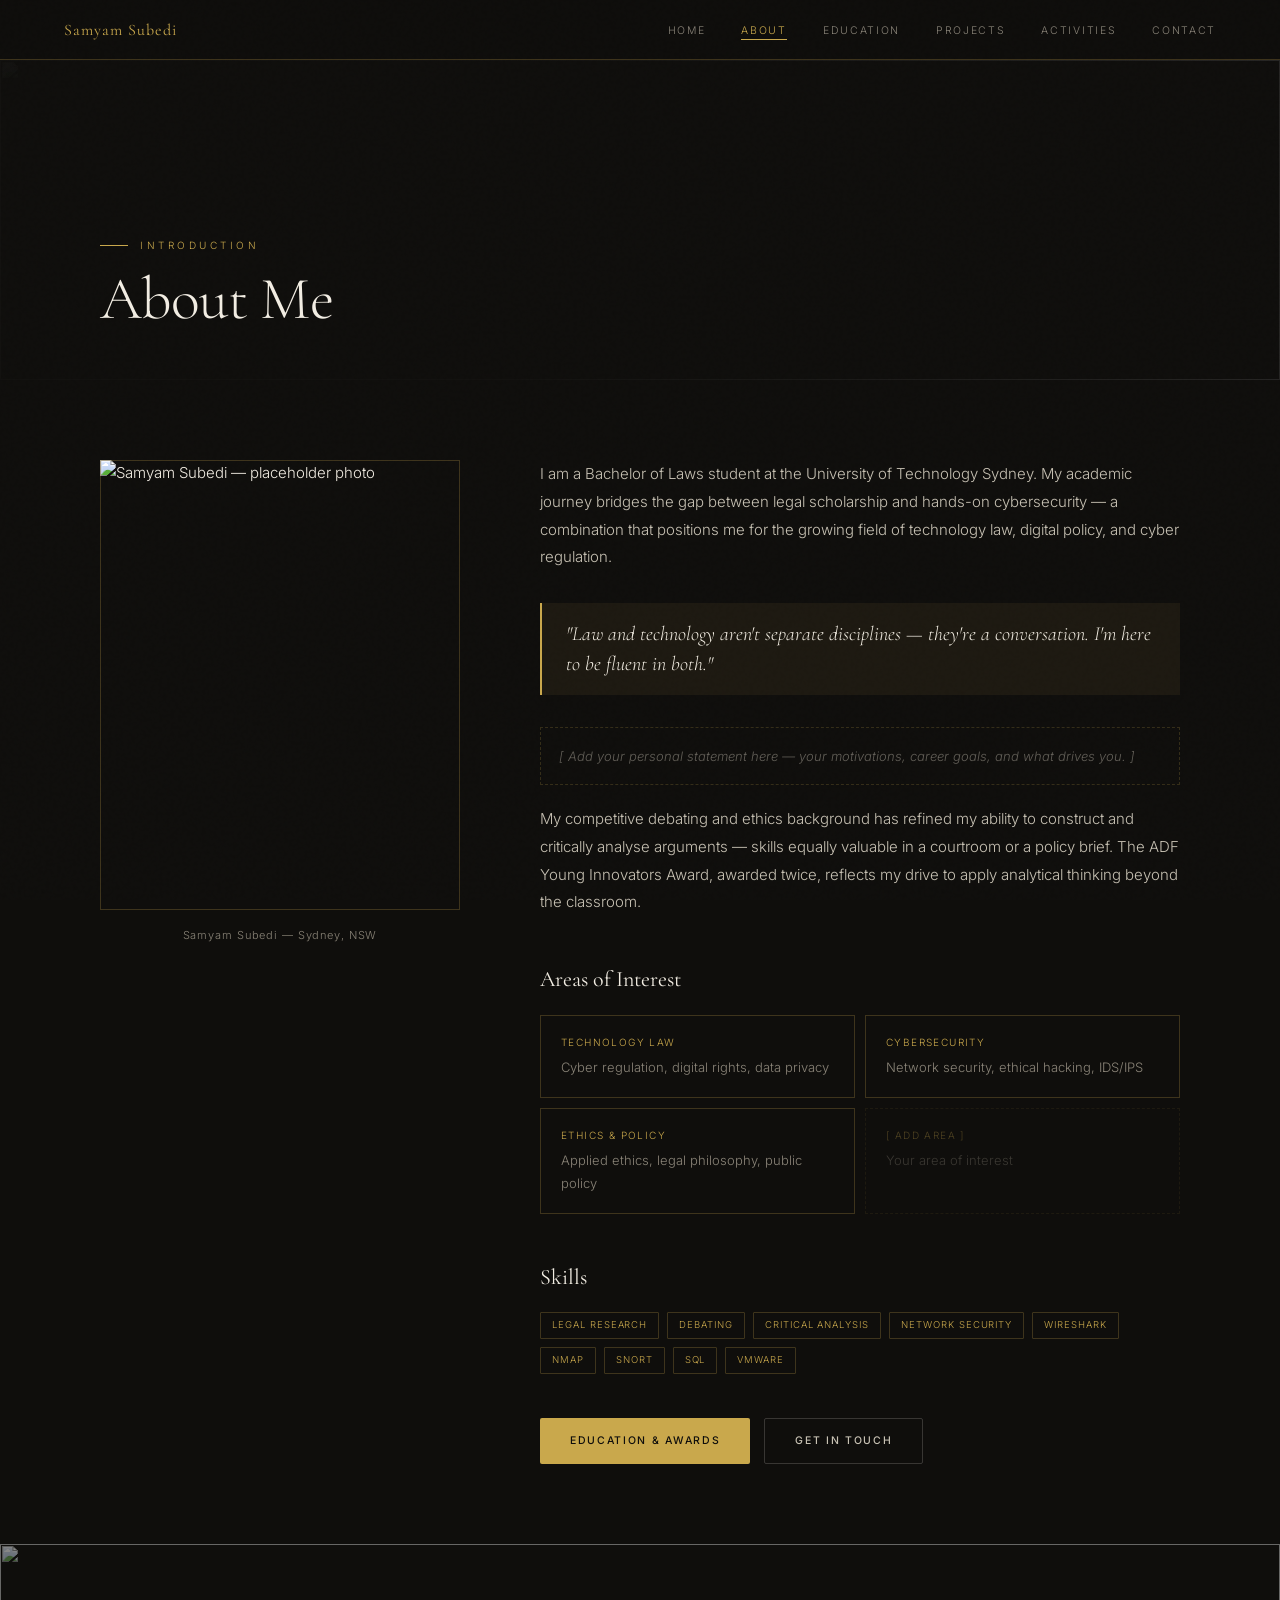
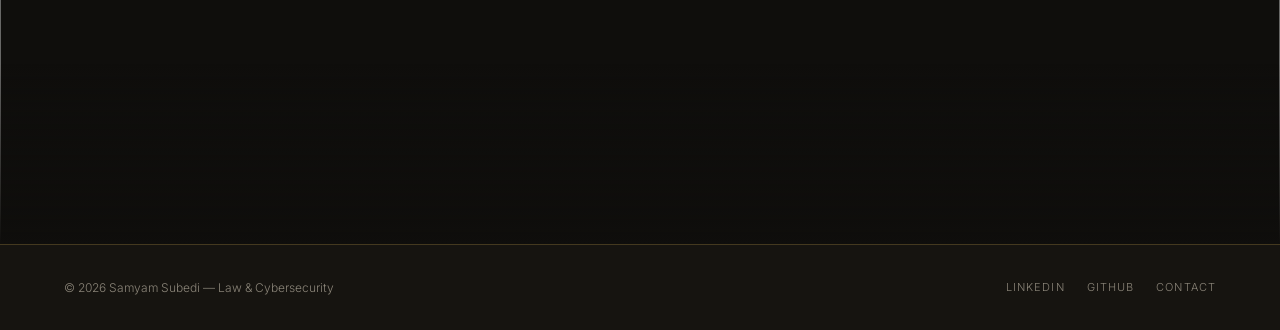
==== about.html @ 1f8f9f94 "Add files via upload" ====
<!DOCTYPE html>
<html lang="en">
<head>
  <meta charset="UTF-8">
  <meta name="viewport" content="width=device-width, initial-scale=1.0">
  <title>About — Samyam Subedi</title>
  <link rel="stylesheet" href="style.css">
  <style>
    /* PAGE HEADER BANNER */
    .page-header {
      position: relative;
      height: 320px;
      display: flex;
      align-items: flex-end;
      padding: 0 6vw 48px;
      overflow: hidden;
    }

    .page-header__bg {
      position: absolute;
      inset: 0;
    }

    .page-header__bg img {
      width: 100%;
      height: 100%;
      object-fit: cover;
      object-position: center 40%;
      opacity: 0.18;
      filter: grayscale(40%);
    }

    .page-header__bg::after {
      content: '';
      position: absolute;
      inset: 0;
      background: linear-gradient(to right, rgba(15,14,12,0.9) 40%, rgba(15,14,12,0.3) 100%);
    }

    .page-header__content {
      position: relative;
      z-index: 1;
      max-width: 1080px;
      width: 100%;
      margin: 0 auto;
    }

    .page-header__content h1 {
      font-family: var(--serif);
      font-size: clamp(36px, 5vw, 60px);
      font-weight: 300;
      line-height: 1.1;
      letter-spacing: -0.01em;
      animation: fadeUp 0.7s ease both 0.1s;
    }

    /* ABOUT LAYOUT */
    .about-body {
      padding: 80px 6vw;
    }

    .about-grid {
      max-width: 1080px;
      margin: 0 auto;
      display: grid;
      grid-template-columns: 360px 1fr;
      gap: 80px;
      align-items: start;
    }

    .about-grid__photo {
      position: sticky;
      top: 80px;
    }

    .about-grid__photo .img-frame {
      aspect-ratio: 4/5;
    }

    .about-photo-caption {
      margin-top: 16px;
      font-size: 11px;
      color: var(--muted);
      letter-spacing: 0.08em;
      text-align: center;
    }

    .about-grid__text p {
      color: var(--text-dim);
      margin-bottom: 20px;
      line-height: 1.85;
    }

    .about-grid__text h3 {
      font-family: var(--serif);
      font-size: 22px;
      font-weight: 400;
      margin: 44px 0 16px;
    }

    /* INTERESTS */
    .interests {
      display: grid;
      grid-template-columns: 1fr 1fr;
      gap: 10px;
      margin-top: 14px;
    }

    .interest-item {
      border: 1px solid var(--gold-dim);
      padding: 18px 20px;
      transition: background 0.2s, border-color 0.2s;
    }

    .interest-item:hover {
      background: var(--gold-glow);
      border-color: rgba(201,168,76,0.5);
    }

    .interest-item__label {
      font-size: 10px;
      letter-spacing: 0.14em;
      text-transform: uppercase;
      color: var(--gold);
      margin-bottom: 5px;
    }

    .interest-item__text {
      font-size: 13px;
      color: var(--muted);
    }

    /* SKILLS */
    .skills-list {
      display: flex;
      flex-wrap: wrap;
      gap: 8px;
      margin-top: 12px;
    }

    /* PULL QUOTE */
    .pull-quote {
      border-left: 2px solid var(--gold);
      padding: 16px 24px;
      margin: 32px 0;
      background: var(--gold-glow);
    }

    .pull-quote p {
      font-family: var(--serif);
      font-size: 20px;
      font-style: italic;
      font-weight: 300;
      color: var(--text) !important;
      margin: 0 !important;
      line-height: 1.5;
    }

    @media (max-width: 860px) {
      .about-grid { grid-template-columns: 1fr; }
      .about-grid__photo { position: static; }
      .interests { grid-template-columns: 1fr; }
    }
  </style>
</head>
<body class="page">

  <!-- PAGE HEADER BANNER -->
  <div class="page-header">
    <div class="page-header__bg">
      <img src="https://images.unsplash.com/photo-1450101499163-c8848c66ca85?w=1400&q=80&fit=crop" alt="">
    </div>
    <div class="page-header__content">
      <p class="section__label" style="margin-bottom:12px;">Introduction</p>
      <h1>About Me</h1>
    </div>
  </div>

  <!-- ABOUT BODY -->
  <div class="about-body">
    <div class="about-grid">

      <!-- Photo column -->
      <div class="about-grid__photo">
        <!-- CUSTOMISE: replace this img src with your own photo -->
        <div class="img-frame">
          <img src="https://images.unsplash.com/photo-1507003211169-0a1dd7228f2d?w=800&q=80&fit=crop&crop=faces" alt="Samyam Subedi — placeholder photo">
        </div>
        <p class="about-photo-caption">Samyam Subedi &mdash; Sydney, NSW</p>
      </div>

      <!-- Text column -->
      <div class="about-grid__text fade-up">

        <p>I am a Bachelor of Laws student at the University of Technology Sydney. My academic journey bridges the gap between legal scholarship and hands-on cybersecurity — a combination that positions me for the growing field of technology law, digital policy, and cyber regulation.</p>

        <div class="pull-quote">
          <p>"Law and technology aren't separate disciplines — they're a conversation. I'm here to be fluent in both."</p>
        </div>

        <!-- CUSTOMISE: Replace this with your personal statement -->
        <p style="color:rgba(200,194,180,0.45); font-style:italic; font-size:13px; border: 1px dashed rgba(201,168,76,0.2); padding: 16px 18px;">[ Add your personal statement here — your motivations, career goals, and what drives you. ]</p>

        <p>My competitive debating and ethics background has refined my ability to construct and critically analyse arguments — skills equally valuable in a courtroom or a policy brief. The ADF Young Innovators Award, awarded twice, reflects my drive to apply analytical thinking beyond the classroom.</p>

        <h3>Areas of Interest</h3>
        <div class="interests">
          <div class="interest-item">
            <div class="interest-item__label">Technology Law</div>
            <div class="interest-item__text">Cyber regulation, digital rights, data privacy</div>
          </div>
          <div class="interest-item">
            <div class="interest-item__label">Cybersecurity</div>
            <div class="interest-item__text">Network security, ethical hacking, IDS/IPS</div>
          </div>
          <div class="interest-item">
            <div class="interest-item__label">Ethics &amp; Policy</div>
            <div class="interest-item__text">Applied ethics, legal philosophy, public policy</div>
          </div>
          <!-- CUSTOMISE: Add or edit interest blocks -->
          <div class="interest-item" style="border-style:dashed; opacity:.35;">
            <div class="interest-item__label">[ Add Area ]</div>
            <div class="interest-item__text">Your area of interest</div>
          </div>
        </div>

        <h3>Skills</h3>
        <div class="skills-list">
          <span class="pill">Legal Research</span>
          <span class="pill">Debating</span>
          <span class="pill">Critical Analysis</span>
          <span class="pill">Network Security</span>
          <span class="pill">Wireshark</span>
          <span class="pill">NMAP</span>
          <span class="pill">Snort</span>
          <span class="pill">SQL</span>
          <span class="pill">VMWare</span>
          <!-- CUSTOMISE: add more skill pills -->
        </div>

        <div style="margin-top:44px; display:flex; gap:14px; flex-wrap:wrap;">
          <a href="education.html" class="btn btn--gold">Education &amp; Awards</a>
          <a href="contact.html" class="btn btn--ghost">Get in Touch</a>
        </div>
      </div>
    </div>
  </div>

  <!-- decorative image banner -->
  <div class="img-banner-wrap">
    <img class="img-banner" src="https://images.unsplash.com/photo-1461360370896-922624d12aa1?w=1600&q=70&fit=crop" alt="">
  </div>

  <script src="nav.js"></script>
</body>
</html>
---- style.css ----
/* =============================================
   SAMYAM SUBEDI — PORTFOLIO v2
   Shared Stylesheet — Polished Edition
   ============================================= */

@import url('https://fonts.googleapis.com/css2?family=Cormorant+Garamond:ital,wght@0,300;0,400;0,600;1,300;1,400&family=Inter:wght@300;400;500;600&display=swap');

/* --- RESET & ROOT --- */
*, *::before, *::after { margin: 0; padding: 0; box-sizing: border-box; }

:root {
  --gold:         #C9A84C;
  --gold-bright:  #E8C96A;
  --gold-dim:     rgba(201,168,76,0.25);
  --gold-glow:    rgba(201,168,76,0.08);
  --dark:         #0F0E0C;
  --dark2:        #161410;
  --mid:          #1E1B16;
  --surface:      #252119;
  --surface2:     #2C2820;
  --text:         #F2EDE3;
  --text-dim:     #C8C2B4;
  --muted:        #8A8478;
  --serif:        'Cormorant Garamond', Georgia, serif;
  --sans:         'Inter', system-ui, sans-serif;
  --radius:       2px;
}

html { scroll-behavior: smooth; }

body {
  background: var(--dark);
  color: var(--text);
  font-family: var(--sans);
  font-weight: 300;
  font-size: 15px;
  line-height: 1.75;
  min-height: 100vh;
}

img { display: block; max-width: 100%; }
a  { color: inherit; text-decoration: none; }

/* --- NOISE TEXTURE OVERLAY --- */
body::after {
  content: '';
  position: fixed;
  inset: 0;
  background-image: url("data:image/svg+xml,%3Csvg viewBox='0 0 256 256' xmlns='http://www.w3.org/2000/svg'%3E%3Cfilter id='noise'%3E%3CfeTurbulence type='fractalNoise' baseFrequency='0.9' numOctaves='4' stitchTiles='stitch'/%3E%3C/filter%3E%3Crect width='100%25' height='100%25' filter='url(%23noise)' opacity='0.035'/%3E%3C/svg%3E");
  pointer-events: none;
  z-index: 9999;
  opacity: 0.4;
}

/* --- NAVIGATION --- */
nav {
  position: fixed;
  top: 0; left: 0; right: 0;
  z-index: 200;
  height: 60px;
  display: flex;
  align-items: center;
  justify-content: space-between;
  padding: 0 5vw;
  background: rgba(15,14,12,0.92);
  backdrop-filter: blur(20px);
  -webkit-backdrop-filter: blur(20px);
  border-bottom: 1px solid var(--gold-dim);
  transition: background 0.3s;
}

.nav-logo {
  font-family: var(--serif);
  font-size: 16px;
  font-weight: 400;
  letter-spacing: 0.06em;
  color: var(--gold);
}

.nav-links {
  display: flex;
  gap: 36px;
  list-style: none;
}

.nav-links a {
  font-size: 10.5px;
  letter-spacing: 0.16em;
  text-transform: uppercase;
  color: var(--muted);
  transition: color 0.2s;
  position: relative;
}

.nav-links a::after {
  content: '';
  position: absolute;
  bottom: -3px; left: 0; right: 0;
  height: 1px;
  background: var(--gold);
  transform: scaleX(0);
  transition: transform 0.25s ease;
}

.nav-links a:hover,
.nav-links a.active { color: var(--gold); }

.nav-links a:hover::after,
.nav-links a.active::after { transform: scaleX(1); }

/* hamburger */
.nav-toggle {
  display: none;
  flex-direction: column;
  gap: 5px;
  cursor: pointer;
  background: none;
  border: none;
  padding: 4px;
}
.nav-toggle span {
  display: block;
  width: 22px;
  height: 1px;
  background: var(--muted);
  transition: background 0.2s;
}
.nav-toggle:hover span { background: var(--gold); }

/* --- PAGE WRAPPER --- */
.page { padding-top: 60px; }

/* --- SECTION BASE --- */
.section {
  padding: 96px 6vw;
}

.section--alt { background: var(--mid); }
.section--dark { background: var(--surface); }
.section--darker { background: var(--dark2); }

.section__label {
  font-size: 10px;
  letter-spacing: 0.35em;
  text-transform: uppercase;
  color: var(--gold);
  margin-bottom: 14px;
  display: flex;
  align-items: center;
  gap: 12px;
}

.section__label::before {
  content: '';
  display: inline-block;
  width: 28px;
  height: 1px;
  background: var(--gold);
  flex-shrink: 0;
}

.section__title {
  font-family: var(--serif);
  font-size: clamp(30px, 4.5vw, 50px);
  font-weight: 300;
  line-height: 1.12;
  margin-bottom: 52px;
  letter-spacing: -0.01em;
}

.section__title em { font-style: italic; color: var(--gold); }

.section__inner {
  max-width: 880px;
  margin: 0 auto;
}

.section__inner--wide {
  max-width: 1140px;
  margin: 0 auto;
}

/* --- DIVIDER --- */
hr.divider {
  border: none;
  border-top: 1px solid var(--gold-dim);
}

/* --- BUTTONS --- */
.btn {
  display: inline-flex;
  align-items: center;
  gap: 8px;
  font-family: var(--sans);
  font-size: 10.5px;
  font-weight: 500;
  letter-spacing: 0.16em;
  text-transform: uppercase;
  padding: 13px 30px;
  cursor: pointer;
  transition: all 0.25s ease;
  text-decoration: none;
  border-radius: var(--radius);
}

.btn--gold {
  background: var(--gold);
  color: var(--dark);
  border: none;
  box-shadow: 0 0 0 0 rgba(201,168,76,0);
}
.btn--gold:hover {
  background: var(--gold-bright);
  box-shadow: 0 4px 24px rgba(201,168,76,0.25);
  transform: translateY(-1px);
}

.btn--ghost {
  background: transparent;
  color: var(--text-dim);
  border: 1px solid rgba(240,237,230,0.18);
}
.btn--ghost:hover {
  border-color: var(--gold);
  color: var(--gold);
  transform: translateY(-1px);
}

/* --- TIMELINE --- */
.timeline { display: flex; flex-direction: column; }

.timeline__item {
  display: grid;
  grid-template-columns: 120px 1px 1fr;
  gap: 0 32px;
  padding-bottom: 48px;
}

.timeline__year {
  font-size: 11.5px;
  color: var(--gold);
  letter-spacing: 0.08em;
  text-align: right;
  padding-top: 4px;
  font-weight: 400;
}

.timeline__spine {
  display: flex;
  flex-direction: column;
  align-items: center;
}

.timeline__dot {
  width: 8px;
  height: 8px;
  border-radius: 50%;
  background: var(--gold);
  flex-shrink: 0;
  margin-top: 5px;
  box-shadow: 0 0 8px rgba(201,168,76,0.5);
}

.timeline__line {
  width: 1px;
  background: linear-gradient(to bottom, var(--gold-dim), transparent);
  flex: 1;
  margin-top: 6px;
}

.timeline__body { padding-top: 2px; }

.timeline__title {
  font-family: var(--serif);
  font-size: 19px;
  font-weight: 400;
  margin-bottom: 5px;
  letter-spacing: 0.01em;
}

.timeline__org {
  font-size: 11px;
  color: var(--gold);
  letter-spacing: 0.08em;
  text-transform: uppercase;
  margin-bottom: 8px;
}

.timeline__desc { font-size: 13.5px; color: var(--muted); line-height: 1.8; }

/* --- CARDS GRID --- */
.cards-grid {
  display: grid;
  grid-template-columns: repeat(auto-fill, minmax(310px, 1fr));
  gap: 1px;
  background: var(--gold-dim);
  border: 1px solid var(--gold-dim);
}

.card {
  background: var(--mid);
  padding: 34px 30px;
  transition: background 0.25s;
}
.card:hover { background: var(--surface2); }

.card__tag {
  font-size: 9.5px;
  letter-spacing: 0.2em;
  text-transform: uppercase;
  color: var(--gold);
  margin-bottom: 14px;
  display: flex;
  align-items: center;
  gap: 8px;
}

.card__tag::before {
  content: '';
  width: 16px;
  height: 1px;
  background: var(--gold);
}

.card__title {
  font-family: var(--serif);
  font-size: 20px;
  font-weight: 400;
  line-height: 1.3;
  margin-bottom: 10px;
}

.card__body { font-size: 13.5px; color: var(--muted); line-height: 1.8; }

.card__pills {
  margin-top: 18px;
  display: flex;
  flex-wrap: wrap;
  gap: 6px;
}

.pill {
  font-size: 9.5px;
  letter-spacing: 0.1em;
  text-transform: uppercase;
  color: var(--gold);
  border: 1px solid var(--gold-dim);
  padding: 4px 11px;
  border-radius: 1px;
  transition: background 0.2s;
}

.pill:hover { background: var(--gold-glow); }

/* --- ACTIVITY ROWS --- */
.activity-list { border-top: 1px solid var(--gold-dim); }

.activity-row {
  display: flex;
  align-items: baseline;
  gap: 20px;
  padding: 22px 0;
  border-bottom: 1px solid var(--gold-dim);
  transition: padding-left 0.2s;
}

.activity-row:hover { padding-left: 6px; }

.activity-row__year {
  font-size: 11.5px;
  color: var(--gold);
  width: 88px;
  flex-shrink: 0;
  font-weight: 400;
}

.activity-row__name {
  font-family: var(--serif);
  font-size: 17px;
  flex: 1;
  font-weight: 400;
}

.activity-row__note { font-size: 12.5px; color: var(--muted); }

/* --- CONTACT FORM --- */
.contact-form { max-width: 560px; }

.form-row { margin-bottom: 22px; }

.form-row label {
  display: block;
  font-size: 10px;
  letter-spacing: 0.2em;
  text-transform: uppercase;
  color: var(--muted);
  margin-bottom: 9px;
}

.form-row input,
.form-row textarea {
  width: 100%;
  background: rgba(255,255,255,0.03);
  border: 1px solid rgba(240,237,230,0.1);
  color: var(--text);
  font-family: var(--sans);
  font-size: 14px;
  font-weight: 300;
  padding: 13px 17px;
  outline: none;
  transition: border-color 0.2s, background 0.2s;
  resize: vertical;
  border-radius: var(--radius);
}

.form-row input:focus,
.form-row textarea:focus {
  border-color: var(--gold);
  background: rgba(201,168,76,0.04);
}

.form-row textarea { min-height: 120px; }

/* --- REF CARDS --- */
.ref-grid {
  display: flex;
  gap: 18px;
  flex-wrap: wrap;
  margin-top: 48px;
  justify-content: center;
}

.ref-card {
  border: 1px solid var(--gold-dim);
  padding: 22px 26px;
  min-width: 190px;
  flex: 1;
  max-width: 230px;
  background: var(--surface);
  transition: border-color 0.2s, transform 0.2s;
  border-radius: var(--radius);
}

.ref-card:hover {
  border-color: var(--gold);
  transform: translateY(-2px);
}

.ref-card__name { font-family: var(--serif); font-size: 17px; margin-bottom: 5px; }
.ref-card__role { font-size: 11px; color: var(--gold); margin-bottom: 9px; letter-spacing: 0.06em; text-transform: uppercase; }
.ref-card__contact { font-size: 12px; color: var(--muted); }

/* --- FOOTER --- */
footer {
  padding: 32px 5vw;
  border-top: 1px solid var(--gold-dim);
  display: flex;
  justify-content: space-between;
  align-items: center;
  flex-wrap: wrap;
  gap: 12px;
  background: var(--dark2);
}

footer p { font-size: 12px; color: var(--muted); }

.footer-links { display: flex; gap: 22px; }

.footer-links a {
  font-size: 11px;
  color: var(--muted);
  letter-spacing: 0.1em;
  text-transform: uppercase;
  transition: color 0.2s;
}
.footer-links a:hover { color: var(--gold); }

/* --- PLACEHOLDER BLOCK --- */
.placeholder {
  border: 1px dashed rgba(201,168,76,0.3);
  padding: 32px;
  text-align: center;
  color: rgba(201,168,76,0.4);
  font-size: 11px;
  letter-spacing: 0.14em;
  text-transform: uppercase;
  display: flex;
  flex-direction: column;
  align-items: center;
  justify-content: center;
  gap: 10px;
  background: rgba(201,168,76,0.02);
}

/* --- IMAGE COMPONENT --- */
.img-frame {
  position: relative;
  overflow: hidden;
}

.img-frame img {
  width: 100%;
  height: 100%;
  object-fit: cover;
  object-position: center;
  display: block;
  transition: transform 0.6s ease;
}

.img-frame:hover img { transform: scale(1.03); }

.img-frame::after {
  content: '';
  position: absolute;
  inset: 0;
  border: 1px solid var(--gold-dim);
  pointer-events: none;
}

/* --- STAT STRIP --- */
.stat-strip {
  display: flex;
  border-top: 1px solid var(--gold-dim);
  border-bottom: 1px solid var(--gold-dim);
}

.stat-item {
  flex: 1;
  padding: 28px 20px;
  text-align: center;
  border-right: 1px solid var(--gold-dim);
}

.stat-item:last-child { border-right: none; }

.stat-item__number {
  font-family: var(--serif);
  font-size: 36px;
  font-weight: 300;
  color: var(--gold);
  line-height: 1;
  margin-bottom: 6px;
}

.stat-item__label {
  font-size: 10px;
  letter-spacing: 0.18em;
  text-transform: uppercase;
  color: var(--muted);
}

/* --- SECTION IMAGE BANNER --- */
.img-banner {
  width: 100%;
  height: 300px;
  object-fit: cover;
  display: block;
  opacity: 0.5;
  filter: grayscale(30%);
}

.img-banner-wrap {
  position: relative;
  overflow: hidden;
}

.img-banner-wrap::before {
  content: '';
  position: absolute;
  inset: 0;
  background: linear-gradient(to bottom, transparent 40%, var(--dark) 100%);
  z-index: 1;
  pointer-events: none;
}

/* --- FADE-IN ANIMATION --- */
@keyframes fadeUp {
  from { opacity: 0; transform: translateY(18px); }
  to   { opacity: 1; transform: translateY(0); }
}

.fade-up {
  animation: fadeUp 0.7s ease both;
}

.fade-up:nth-child(1) { animation-delay: 0.05s; }
.fade-up:nth-child(2) { animation-delay: 0.15s; }
.fade-up:nth-child(3) { animation-delay: 0.25s; }
.fade-up:nth-child(4) { animation-delay: 0.35s; }
.fade-up:nth-child(5) { animation-delay: 0.45s; }

/* --- RESPONSIVE --- */
@media (max-width: 700px) {
  .nav-links { display: none; }
  .nav-toggle { display: flex; }

  .nav-links.open {
    display: flex;
    flex-direction: column;
    position: fixed;
    top: 60px; left: 0; right: 0;
    background: rgba(15,14,12,0.97);
    padding: 28px 5vw 36px;
    gap: 22px;
    border-bottom: 1px solid var(--gold-dim);
  }

  .timeline__item { grid-template-columns: 72px 1px 1fr; gap: 0 16px; }
  .cards-grid { grid-template-columns: 1fr; }
  .ref-grid { flex-direction: column; align-items: stretch; }
  .ref-card { max-width: 100%; }
  .activity-row { flex-wrap: wrap; }
  .stat-strip { flex-wrap: wrap; }
  .stat-item { min-width: 50%; }
}
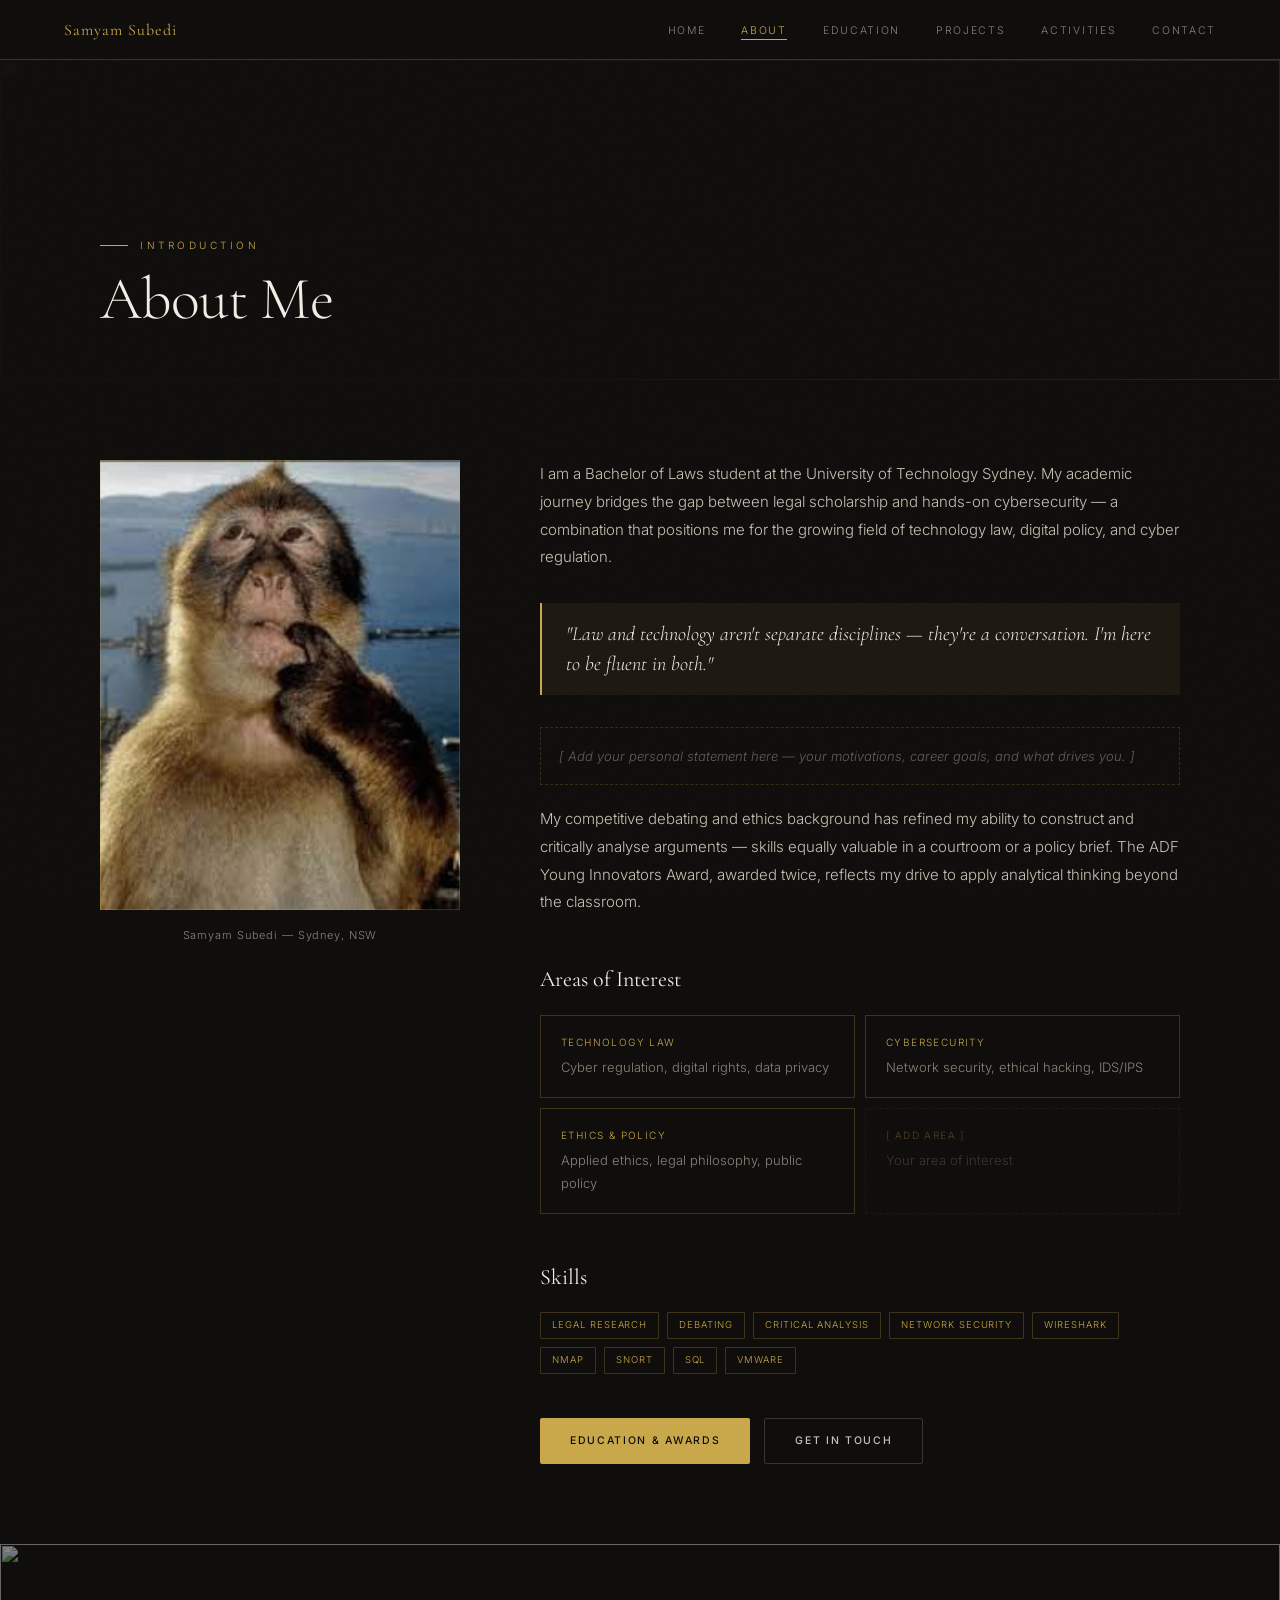
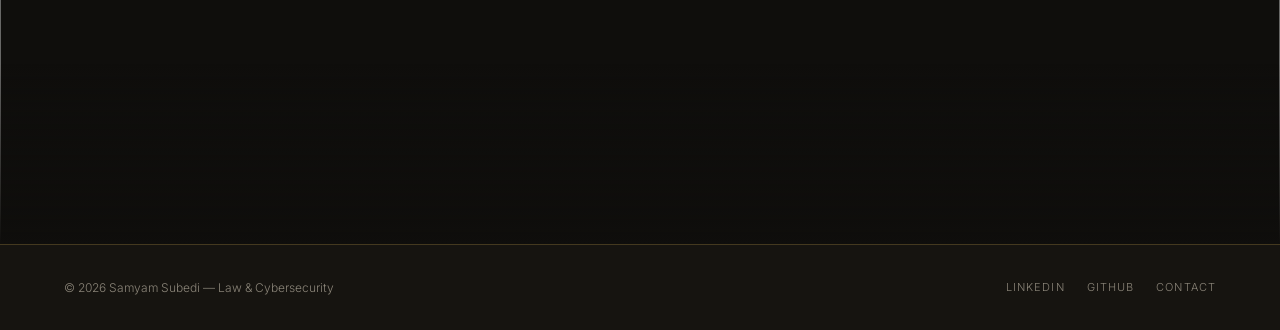
==== commit 4dd5a290: "Update about.html" ====
--- a/about.html
+++ b/about.html
@@ -184,7 +184,7 @@
       <div class="about-grid__photo">
         <!-- CUSTOMISE: replace this img src with your own photo -->
         <div class="img-frame">
-          <img src="https://images.unsplash.com/photo-1507003211169-0a1dd7228f2d?w=800&q=80&fit=crop&crop=faces" alt="Samyam Subedi — placeholder photo">
+          <img src="download (29).jpeg" alt="Samyam Subedi — placeholder photo">
         </div>
         <p class="about-photo-caption">Samyam Subedi &mdash; Sydney, NSW</p>
       </div>
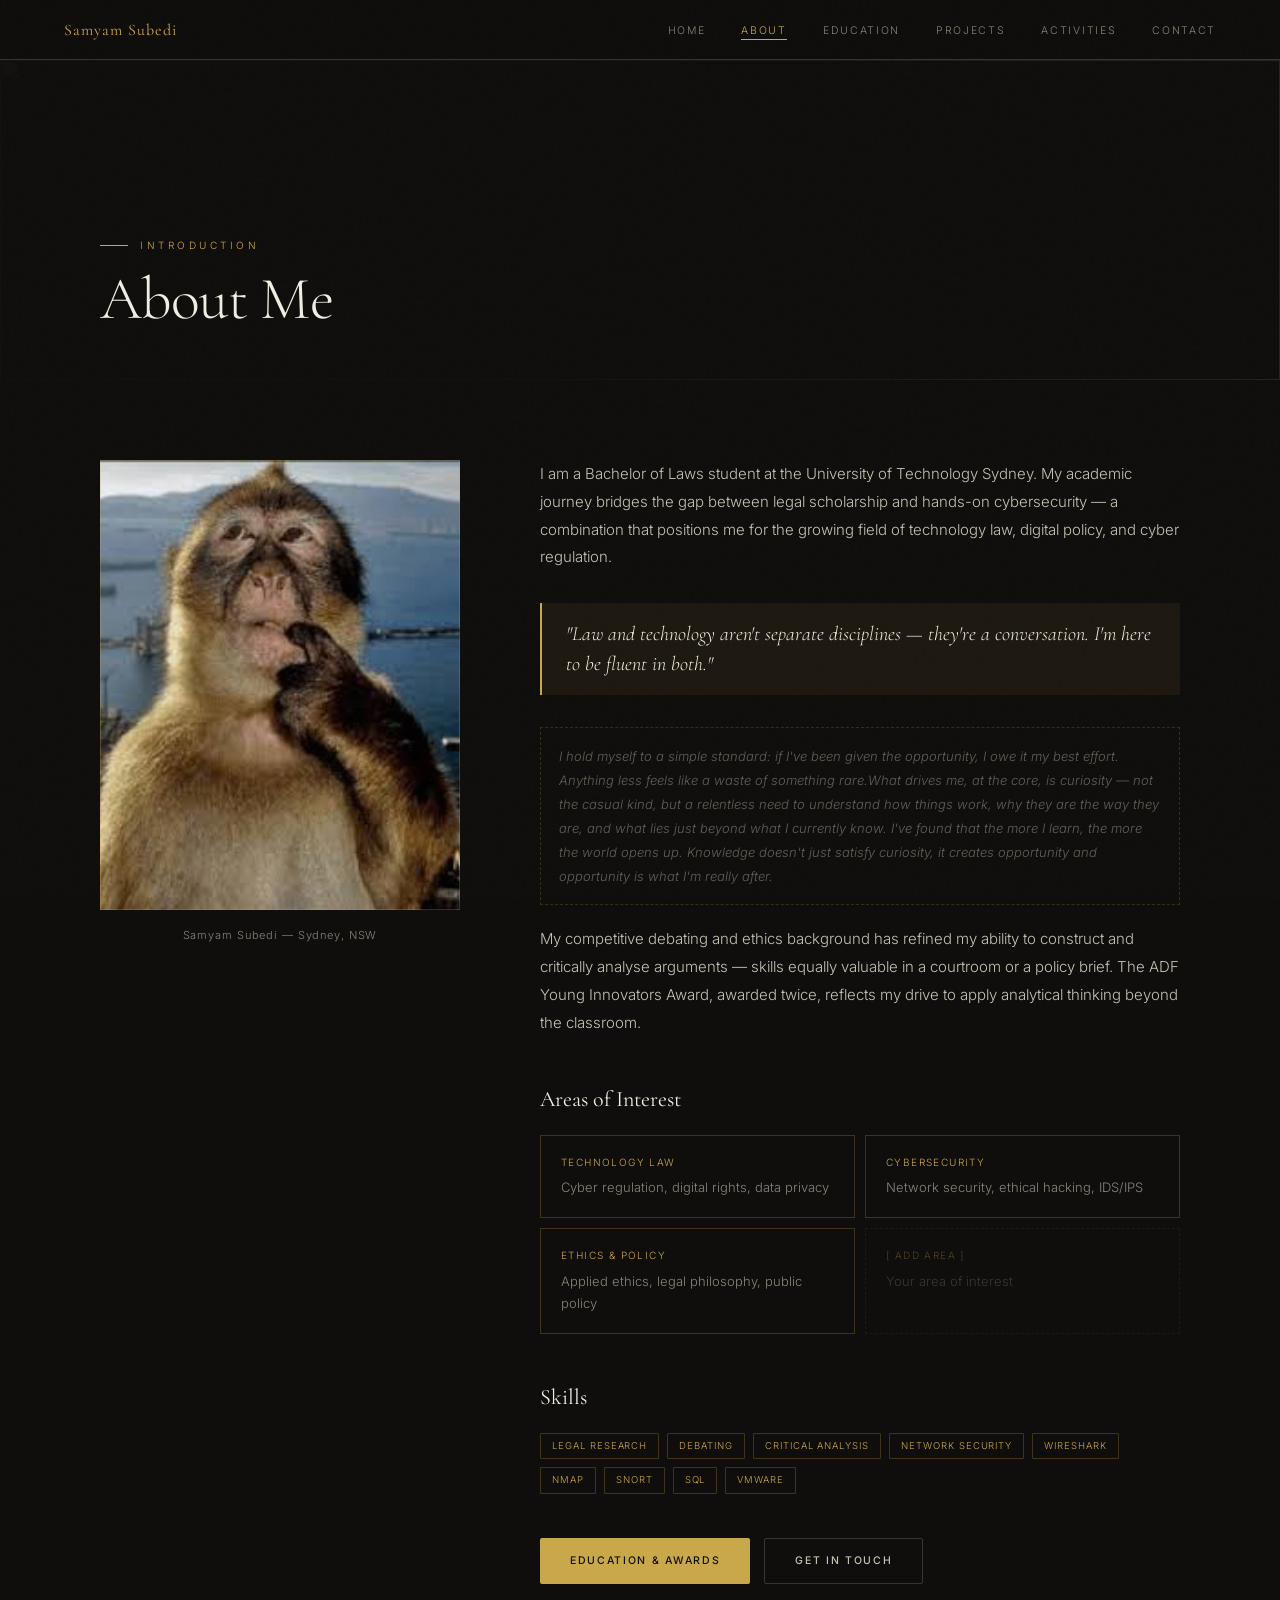
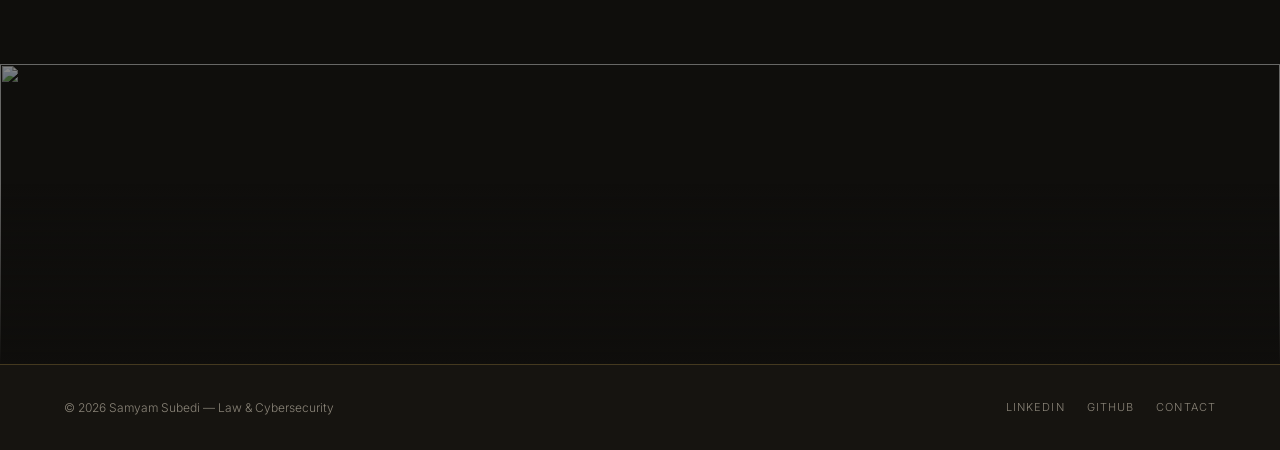
==== commit e3b160f4: "Update about.html" ====
--- a/about.html
+++ b/about.html
@@ -199,7 +199,8 @@
         </div>
 
         <!-- CUSTOMISE: Replace this with your personal statement -->
-        <p style="color:rgba(200,194,180,0.45); font-style:italic; font-size:13px; border: 1px dashed rgba(201,168,76,0.2); padding: 16px 18px;">[ Add your personal statement here — your motivations, career goals, and what drives you. ]</p>
+        <p style="color:rgba(200,194,180,0.45); font-style:italic; font-size:13px; border: 1px dashed rgba(201,168,76,0.2); padding: 16px 18px;"> I hold myself to a simple standard: if I've been given the opportunity, I owe it my best effort. Anything less feels like a waste of something rare.What drives me, at the core, is curiosity — not the casual kind, but a relentless need to understand how things work, why they are the way they are, and what lies just beyond what I currently know. I've found that the more I learn, the more the world opens up. Knowledge doesn't just satisfy curiosity, it creates opportunity and opportunity is what I'm really after.
+</p>
 
         <p>My competitive debating and ethics background has refined my ability to construct and critically analyse arguments — skills equally valuable in a courtroom or a policy brief. The ADF Young Innovators Award, awarded twice, reflects my drive to apply analytical thinking beyond the classroom.</p>
 
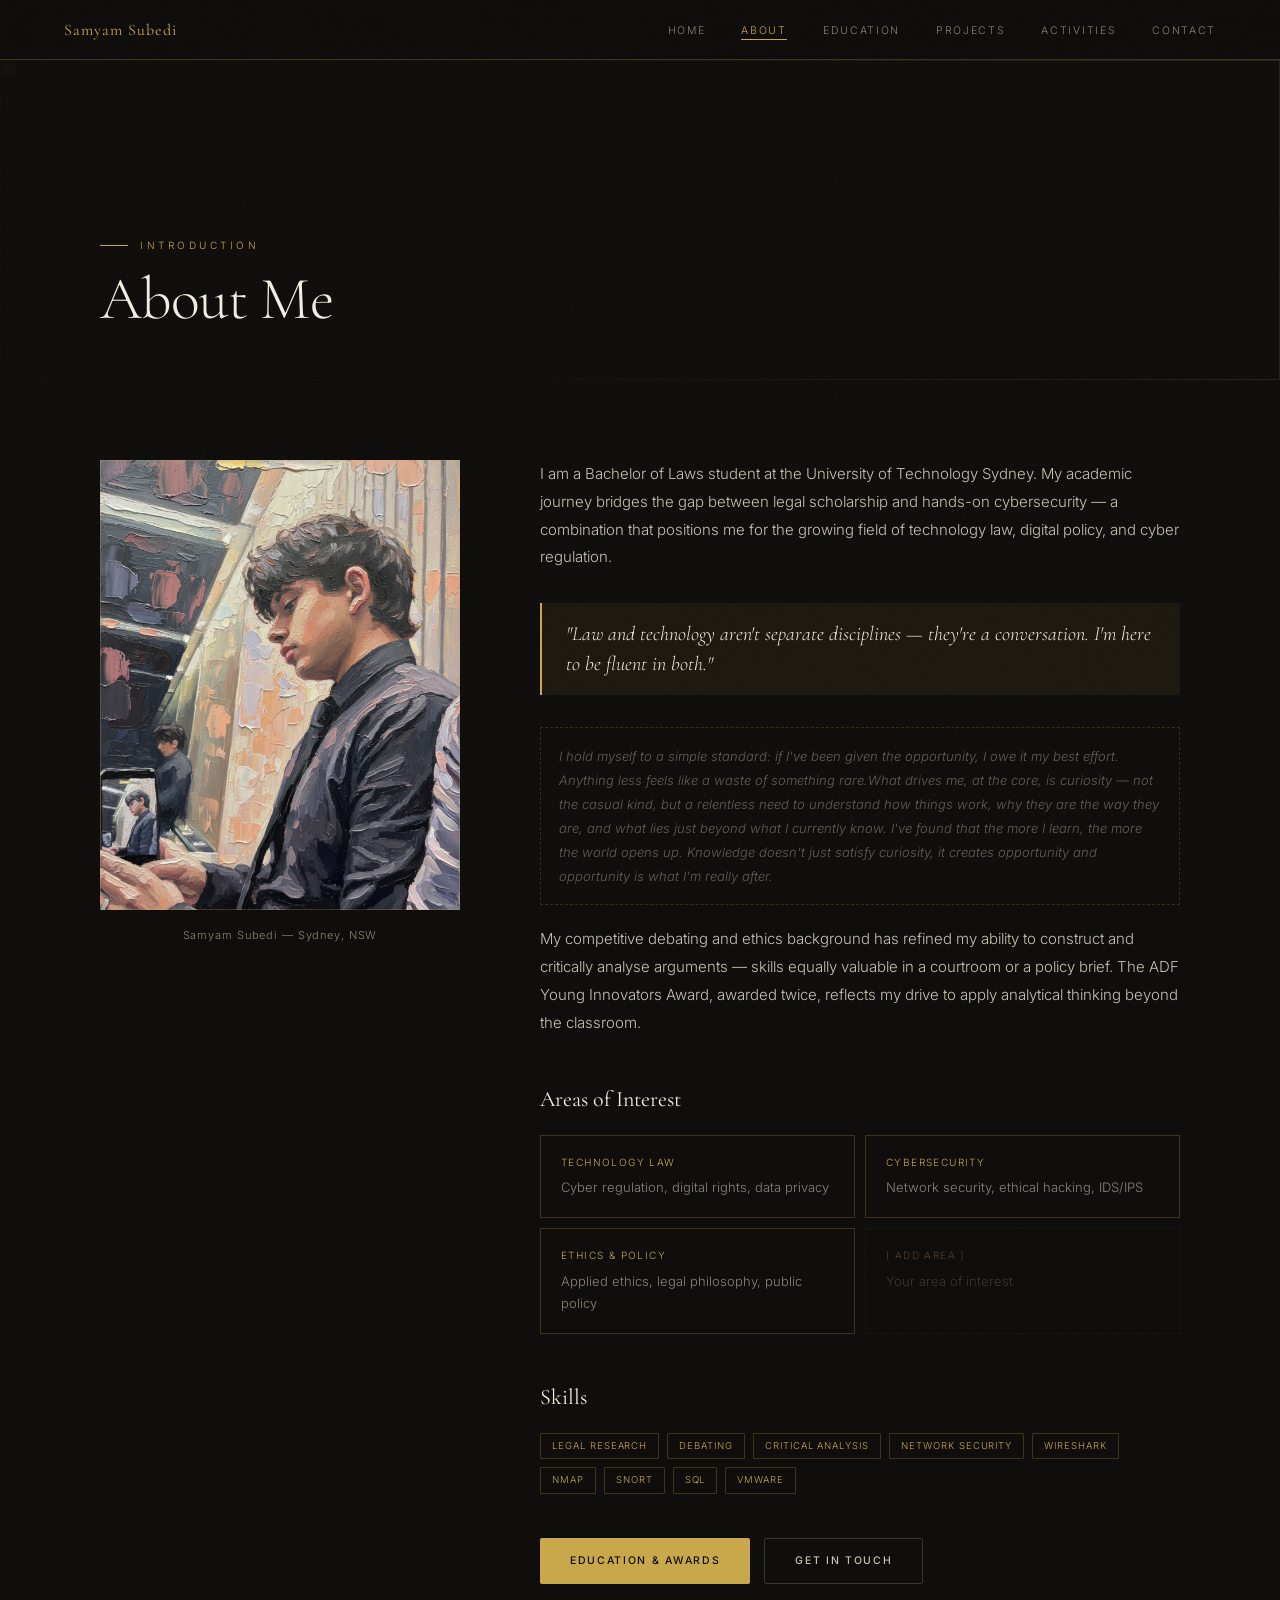
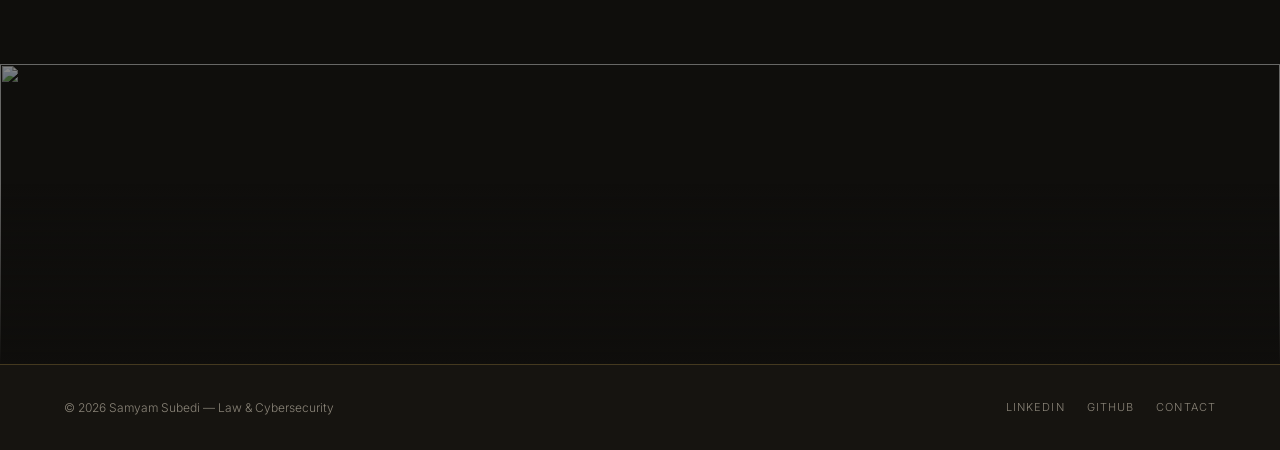
==== commit 48c80154: "Update about.html" ====
--- a/about.html
+++ b/about.html
@@ -184,7 +184,7 @@
       <div class="about-grid__photo">
         <!-- CUSTOMISE: replace this img src with your own photo -->
         <div class="img-frame">
-          <img src="download (29).jpeg" alt="Samyam Subedi — placeholder photo">
+          <img src="20260728_134634(1).jpg" alt="Samyam Subedi photo">
         </div>
         <p class="about-photo-caption">Samyam Subedi &mdash; Sydney, NSW</p>
       </div>
